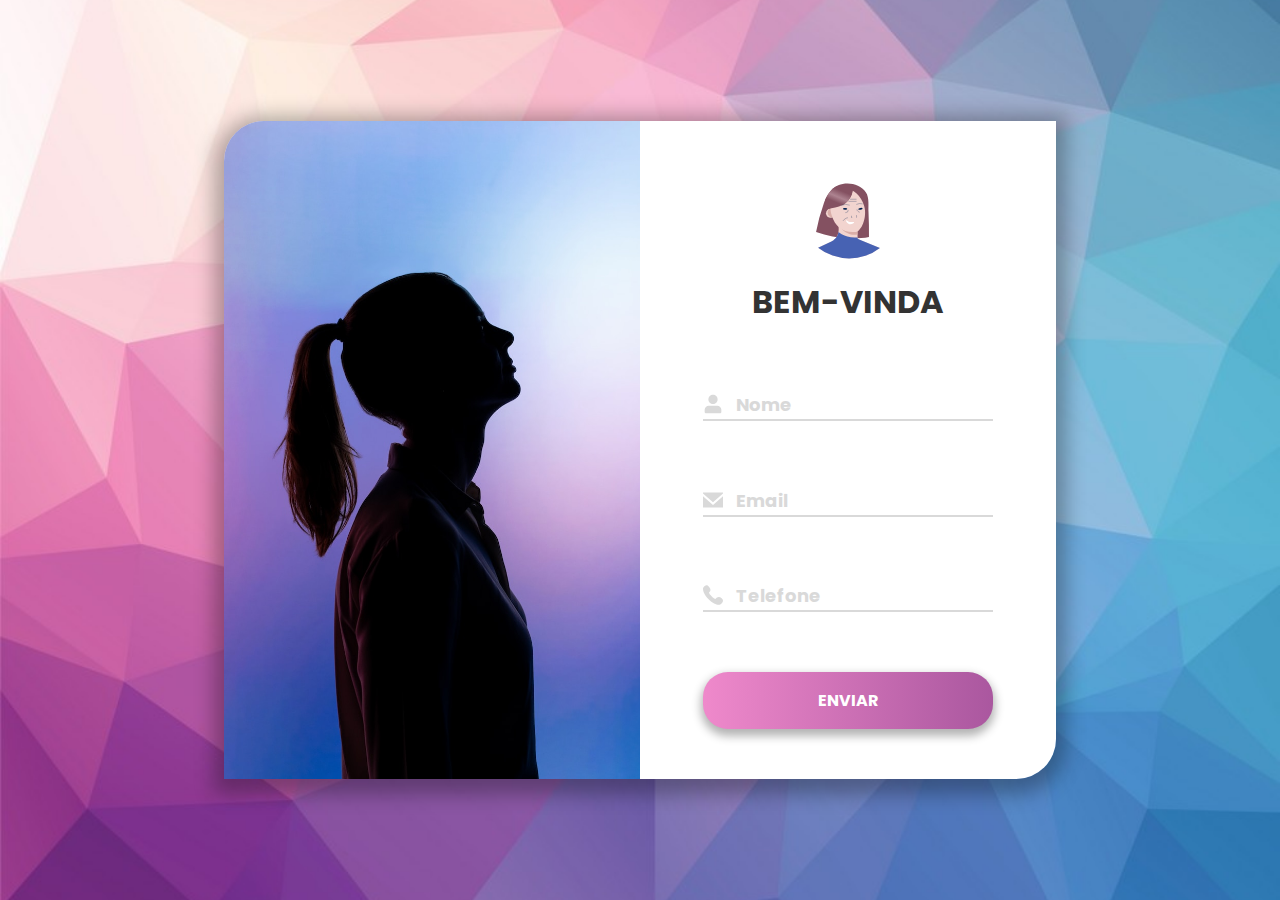
==== responsive-animated-login-form/my-trial/index.html @ 9a58ec9e "Trabalho próprio baseado no tutorial anterior" ====
<!DOCTYPE html>
<html lang="en">
<head>
    <meta charset="UTF-8">
    <meta http-equiv="X-UA-Compatible" content="IE=edge">
    <meta name="viewport" content="width=device-width, initial-scale=1.0">
    <title>Example Form</title>
    <link rel="stylesheet" href="style.css">
    <link rel="preconnect" href="https://fonts.googleapis.com">
    <link rel="preconnect" href="https://fonts.gstatic.com" crossorigin>
    <link href="https://fonts.googleapis.com/css2?family=Poppins:ital,wght@0,100;0,200;0,300;0,400;0,500;0,600;0,700;0,800;0,900;1,100;1,200;1,300;1,400;1,500;1,600;1,700;1,800;1,900&display=swap" rel="stylesheet">
    <script src="./main.js" defer></script>
</head>
<body>

    <div class="container">
        <div class="contact-box">
            <div class="left"></div>
            <div class="right">
                <form action="index.html">
                    <img src="./img/avatar.svg" alt="" class="avatar">
                    <h2>Bem-vinda</h2>
                    <div class="div-input one">
                        <img src="./img/user.svg" alt="" class="icon">
                        <h5>Nome</h5>
                        <input type="text" class="input">
                    </div>
                    <div class="div-input two">
                        <img src="./img/mail.svg" alt="" class="icon">
                        <img src="./img/mail copy.svg" alt="" class="icon hidden">
                        <h5>Email</h5>
                        <input type="text" class="input">
                    </div>
                    <div class="div-input three">
                        <img src="./img/phone.svg" alt="" class="icon">
                        <img src="./img/phone copy.svg" alt="" class="icon hidden">
                        <h5>Telefone</h5>
                        <input type="text" class="input">
                    </div>
                    <button>Enviar</button>
                </form>
            </div>
        </div>
    </div>
    
</body>
</html>
---- responsive-animated-login-form/my-trial/style.css ----
*{
    margin: 0;
    padding: 0;
    box-sizing: border-box;
    font-family: "Poppins", sans-serif;
}

body {
    width: 100%;
    height: 100vh;
}

.hidden{
    display: none;
}

.container{
    width: 100%;
    height: 100vh;
    background: url(./img/back.jpg) no-repeat center;
    background-size: cover;
    display: grid;
    place-items: center;
}

.contact-box{
    width: 65%;
    box-shadow: 0px 5px 20px 10px rgba(0, 0, 0, 0.3);
    display: grid;
    grid-template-columns: 1fr 1fr;
    border-radius: 40px 0 40px 0;
}

.left{
    height: 100%;
    width: 100%;
    background: url(./img/div-left.jpg) no-repeat center;
    background-size: cover;
    border-radius: 40px 0px 0px 0px;
}

.right{
    display: flex;
    flex-direction: column;
    justify-content: center;
    align-items: center;
    text-align: center;
    background-color: #fff;
    border-radius: 0px 0px 40px 0px;
    padding: 50px 0;
}

form{
    width: 290px;
}

.avatar{
    width: 100px;
}

form h2{
    color: #333;
    text-transform: uppercase;
    font-size: 2rem;
}

.div-input{
    position: relative;
    width: 100%;
    margin: 60px 0;
    border-bottom: 2px solid #d9d9d9;
}

.div-input:before, .div-input:after{
    content: '';
    width: 0px;
    height: 2px;
    background-color: #aa579f;
    position: absolute;
    bottom: -2px;
    transition: .3s;
}

.div-input:before{
    right: 50%;
}

.div-input:after{
    left: 50%;
}

.div-input.focus:before, 
.div-input.focus:after{
    width: 50%;
}
.input{
    padding: 0.2rem 0.5rem;
    width: 100%;
    outline: none;
    border: none;
    margin-left: 25px;
    font-size: 18px;
}

.div-input .icon{
    width: 20px;
    position: absolute;
    left: 0;
    bottom: 5px;
}

.div-input h5 {
    position: absolute;
    left: 33px;
    bottom: 1px;
    font-size: 18px;
    color: #d9d9d9;
    transition: .3s;
}

.div-input.focus h5{
    bottom: 27px;
    font-size: 14px;
    color: #aa579f;
    opacity: 0.6;
}


button{
    width: 100%;
    padding: 1rem 0;
    border-radius: 25px;
    border: none;
    outline: none;
    font-size: 16px;
    text-transform: uppercase;
    font-weight: bold;

    color:#fff;
    cursor: pointer;

    background-image: linear-gradient(to right, #ef89cb, #aa579f, #ef89cb);
    background-size: 200%;

    transition: 0.5s;

    box-shadow: 0px 5px 10px 2px rgba(0, 0, 0, 0.3);
}

button:hover{
    background-position: right;
}
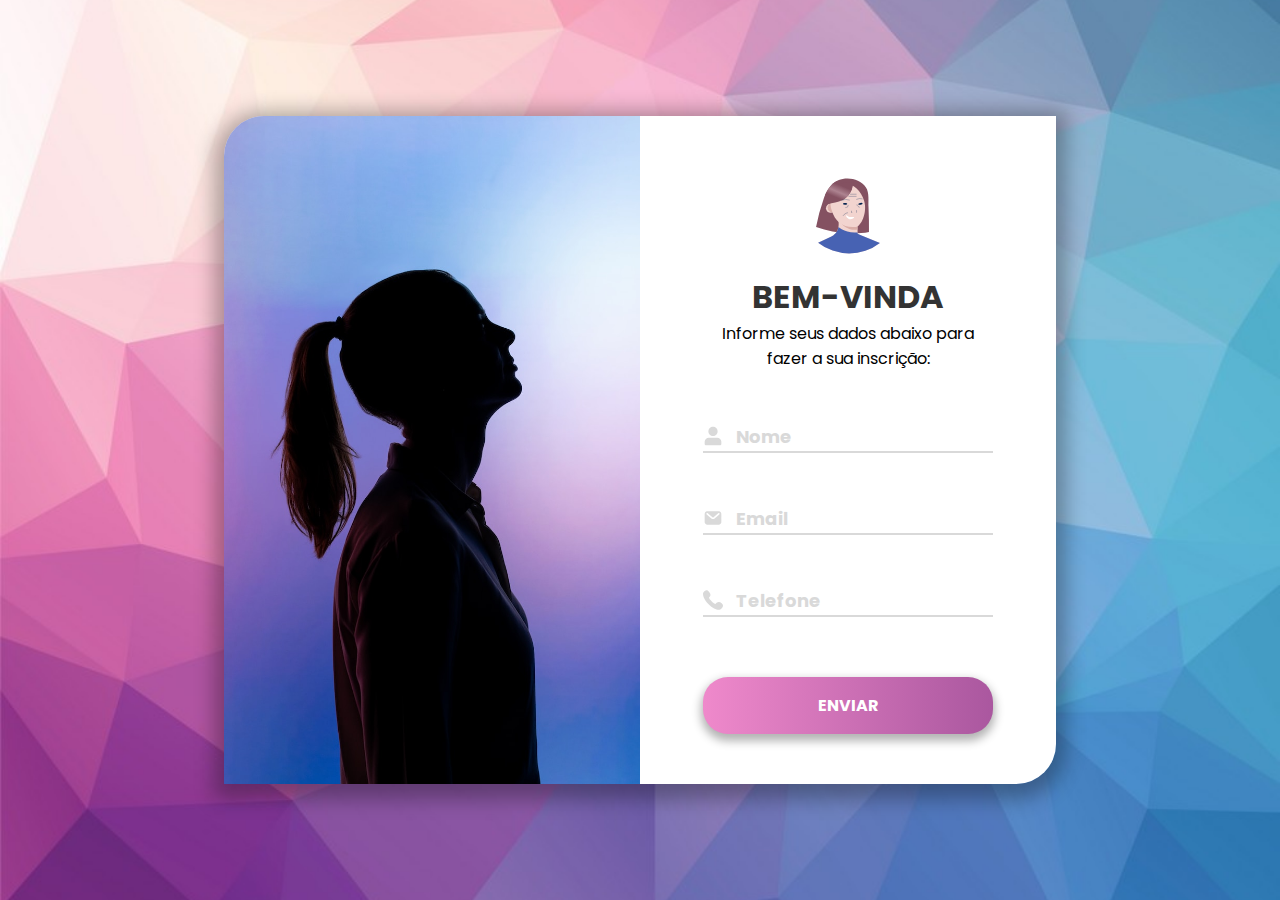
==== commit 1777d182: "Responsividade adicionada no meu projeto" ====
--- a/responsive-animated-login-form/my-trial/index.html
+++ b/responsive-animated-login-form/my-trial/index.html
@@ -20,20 +20,22 @@
                 <form action="index.html">
                     <img src="./img/avatar.svg" alt="" class="avatar">
                     <h2>Bem-vinda</h2>
+                    <p>Informe seus dados abaixo para fazer a sua inscrição:</p>
                     <div class="div-input one">
-                        <img src="./img/user.svg" alt="" class="icon">
+                        <img src="./img/user.svg" alt="" class="icon icon-grey">
+                        <img src="./img/user-copy.svg" alt="" class="icon icon-purple hidden">
                         <h5>Nome</h5>
                         <input type="text" class="input">
                     </div>
                     <div class="div-input two">
-                        <img src="./img/mail.svg" alt="" class="icon">
-                        <img src="./img/mail copy.svg" alt="" class="icon hidden">
+                        <img src="./img/mail.svg" alt="" class="icon icon-grey">
+                        <img src="./img/mail-copy.svg" alt="" class="icon icon-purple hidden">
                         <h5>Email</h5>
                         <input type="text" class="input">
                     </div>
                     <div class="div-input three">
-                        <img src="./img/phone.svg" alt="" class="icon">
-                        <img src="./img/phone copy.svg" alt="" class="icon hidden">
+                        <img src="./img/phone.svg" alt="" class="icon icon-grey">
+                        <img src="./img/phone-copy.svg" alt="" class="icon icon-purple hidden">
                         <h5>Telefone</h5>
                         <input type="text" class="input">
                     </div>
--- a/responsive-animated-login-form/my-trial/style.css
+++ b/responsive-animated-login-form/my-trial/style.css
@@ -68,6 +68,7 @@
     position: relative;
     width: 100%;
     margin: 60px 0;
+    padding: 10px 0;
     border-bottom: 2px solid #d9d9d9;
 }
 
@@ -93,13 +94,19 @@
 .div-input.focus:after{
     width: 50%;
 }
+
 .input{
+    position: absolute;
+    left: 30px;
+    bottom: 0;
+    width: 90%;
+    height: 30px;
     padding: 0.2rem 0.5rem;
-    width: 100%;
+    background-color: transparent;
+    border: none;
     outline: none;
-    border: none;
-    margin-left: 25px;
     font-size: 18px;
+    color: #333;
 }
 
 .div-input .icon{
@@ -116,10 +123,11 @@
     font-size: 18px;
     color: #d9d9d9;
     transition: .3s;
+    user-select: none;
 }
 
 .div-input.focus h5{
-    bottom: 27px;
+    bottom: 30px;
     font-size: 14px;
     color: #aa579f;
     opacity: 0.6;
@@ -151,6 +159,28 @@
     background-position: right;
 }
 
+@media screen and (max-width: 1000px){
+    .contact-box{
+        grid-template-columns: 1fr;
+        grid-template-rows: 20% 80%;
+        background: url(./img/back.jpg) no-repeat;
+        background-position: center bottom;
+    }
+
+    .input{
+        font-size: 14px;
+    }
+}
+
+@media screen and (max-width: 540px){
+    form {
+        width: 180px;
+    }
+
+    .input{
+        font-size: 10px;
+    }
+}
 
 
 
